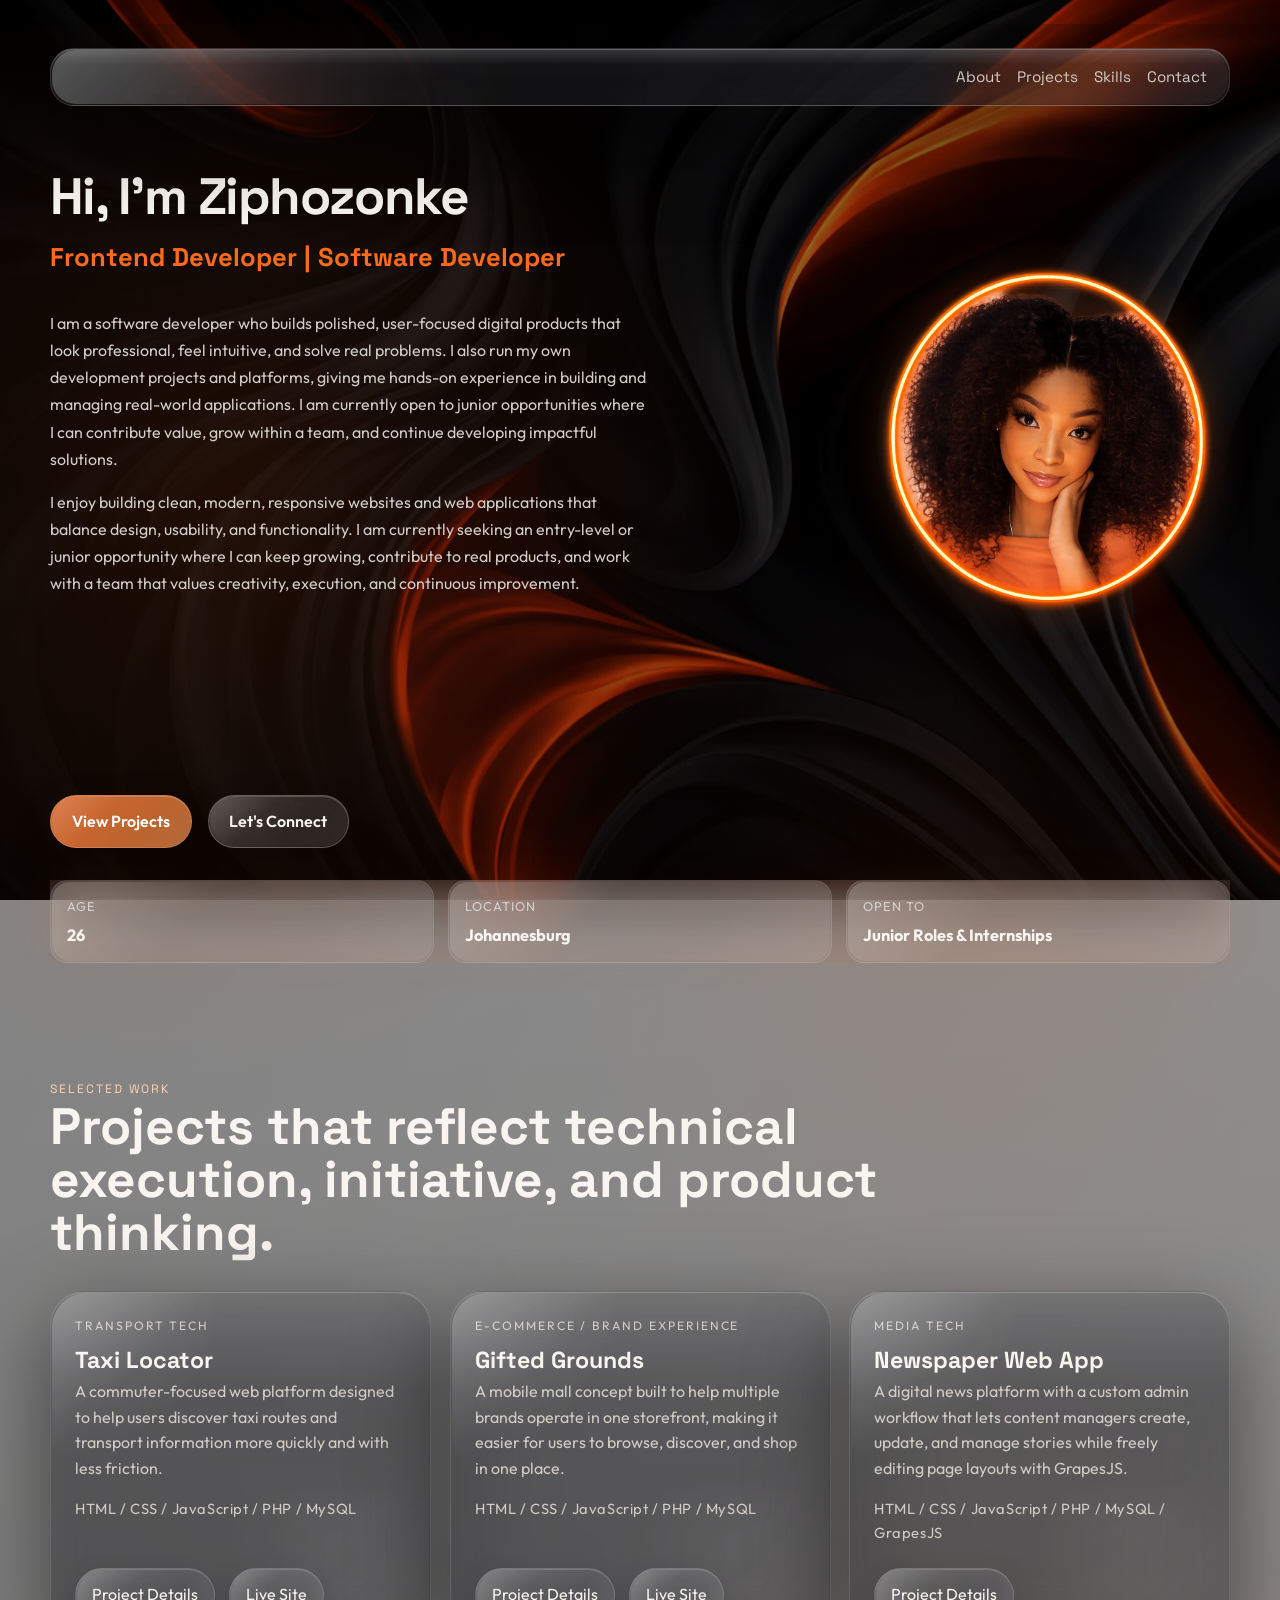
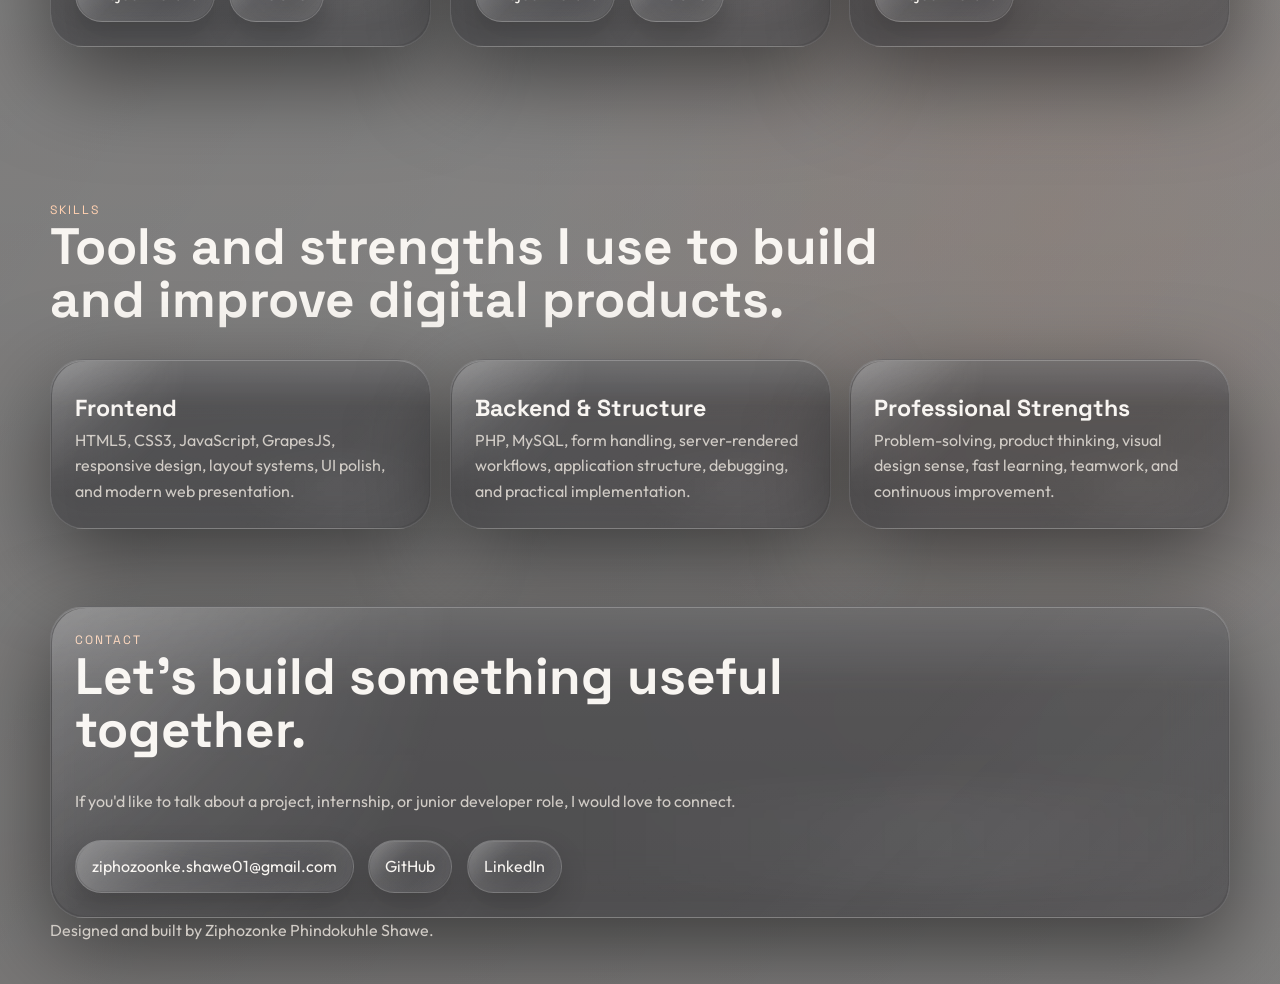
==== index.html @ eb1a7276 "Add files via upload" ====
<!DOCTYPE html>
<html lang="en">
<head>
  <meta charset="UTF-8" />
  <meta name="viewport" content="width=device-width, initial-scale=1.0" />
  <title>Ziphozonke | Software Developer Portfolio</title>
  <meta
    name="description"
    content="Portfolio for Ziphozonke, a Johannesburg-based software developer building polished, responsive digital products with HTML, CSS, JavaScript, and PHP."
  />

  <link rel="preconnect" href="https://fonts.googleapis.com" />
  <link rel="preconnect" href="https://fonts.gstatic.com" crossorigin />
  <link
    href="https://fonts.googleapis.com/css2?family=Outfit:wght@300;400;500;600;700&family=Space+Grotesk:wght@500;700&display=swap"
    rel="stylesheet"
  />

  <link rel="stylesheet" href="style.css" />
</head>
<body>
  <div class="liquid-scene" aria-hidden="true">
    <div class="liquid-backdrop"></div>
    <div class="liquid-grid"></div>
  </div>

  <main id="top">
    <section class="hero section">
      <header class="site-header glass-shell">
          <div class="brand">           </div>
        <nav class="site-nav" aria-label="Primary navigation">
          <a href="#about">About</a>
          <a href="#projects">Projects</a>
          <a href="#skills">Skills</a>
          <a href="#contact">Contact</a>
        </nav>
      </header>

     
        <div class="hero-copy">
 
          <h1>Hi, I'm Ziphozonke</h1>
          <p class="hero-role">Frontend Developer | Software Developer</p>

<div class="hero-intro-row">
  <div class="hero-text-stack">
<p class="hero-text hero-text-lead glass-copy">
  I am a software developer who builds polished, user-focused digital products that look professional, feel intuitive, and solve real problems. I also run my own development projects and platforms, giving me hands-on experience in building and managing real-world applications. I am currently open to junior opportunities where I can contribute value, grow within a team, and continue developing impactful solutions.
</p>
    <p class="hero-text glass-copy">
      I enjoy building clean, modern, responsive websites and web applications that balance design, usability, and functionality. I am currently seeking an entry-level or junior opportunity where I can keep growing, contribute to real products, and work with a team that values creativity, execution, and continuous improvement.
    </p>
  </div>

  <aside class="hero-visual">
    <img
      class="hero-portrait tilt"
      src="Zee'sPortrait.png"
      alt="Portrait of Ziphozonke"
    />
  </aside>
</div>


</div>
          <div class="hero-actions">
            <a class="button button-primary" href="#projects">View Projects</a>
            <a class="button button-secondary" href="#contact">Let's Connect</a>
          </div>

          <div class="hero-summary">
            <div class="summary-chip">
              <span>Age</span>
              <strong>26</strong>
            </div>
            <div class="summary-chip">
              <span>Location</span>
              <strong>Johannesburg</strong>
            </div>
            <div class="summary-chip">
              <span>Open To</span>
              <strong>Junior Roles & Internships</strong>
            </div>
          </div>
        </div>

    
            <!-- Replace this file name with your actual PNG file name -->
            
          </div>
        
      </div>
    </section>

   
    <section id="projects" class="section">
      <div class="section-heading reveal">
        <p class="eyebrow">Selected Work</p>
        <h2>Projects that reflect technical execution, initiative, and product thinking.</h2>
      </div>

      <div class="project-grid">
        <article class="project-card glass-shell reveal tilt">
          <div class="project-meta">
            <p class="project-tag">Transport Tech</p>
            <h3>Taxi Locator</h3>
          </div>

          <p>
            A commuter-focused web platform designed to help users discover taxi routes and transport information more quickly and with less friction.
          </p>

          <p class="tech-line">HTML / CSS / JavaScript / PHP / MySQL</p>

          <div class="project-links">
            <a href="taxilocator.html">Project Details</a>
            <a href="https://taxilocator.co.za" target="_blank" rel="noreferrer">Live Site</a>
          </div>
        </article>

        <article class="project-card glass-shell reveal tilt">
          <div class="project-meta">
            <p class="project-tag">E-commerce / Brand Experience</p>
            <h3>Gifted Grounds</h3>
          </div>

          <p>
            A mobile mall concept built to help multiple brands operate in one storefront, making it easier for users to browse, discover, and shop in one place.
          </p>

          <p class="tech-line">HTML / CSS / JavaScript / PHP / MySQL</p>

          <div class="project-links">
            <a href="giftedgrounds.html">Project Details</a>
            <a href="https://giftedgrounds.co.za" target="_blank" rel="noreferrer">Live Site</a>
          </div>
        </article>

        <article class="project-card glass-shell reveal tilt">
          <div class="project-meta">
            <p class="project-tag">Media Tech</p>
            <h3>Newspaper Web App</h3>
          </div>

          <p>
            A digital news platform with a custom admin workflow that lets content managers create, update, and manage stories while freely editing page layouts with GrapesJS.
          </p>

          <p class="tech-line">HTML / CSS / JavaScript / PHP / MySQL / GrapesJS</p>

          <div class="project-links">
            <a href="newspaper.html">Project Details</a>
          </div>
        </article>
      </div>
    </section>

    <section id="skills" class="section reveal">
      <div class="section-heading">
        <p class="eyebrow">Skills</p>
        <h2>Tools and strengths I use to build and improve digital products.</h2>
      </div>

      <div class="skills-grid">
        <div class="skill-panel glass-shell tilt">
          <h3>Frontend</h3>
          <p>HTML5, CSS3, JavaScript, GrapesJS, responsive design, layout systems, UI polish, and modern web presentation.</p>
        </div>

        <div class="skill-panel glass-shell tilt">
          <h3>Backend & Structure</h3>
          <p>PHP, MySQL, form handling, server-rendered workflows, application structure, debugging, and practical implementation.</p>
        </div>

        <div class="skill-panel glass-shell tilt">
          <h3>Professional Strengths</h3>
          <p>Problem-solving, product thinking, visual design sense, fast learning, teamwork, and continuous improvement.</p>
        </div>
      </div>
    </section>

    <section id="contact" class="section contact-section glass-shell reveal">
      <div class="section-heading">
        <p class="eyebrow">Contact</p>
        <h2>Let's build something useful together.</h2>
      </div>

      <p class="contact-copy">
        If you'd like to talk about a project, internship, or junior developer role, I would love to connect. 
      </p>
</br>

      <div class="contact-links">
        <a class="contact-chip tilt" href="mailto:ziphozonke.shawe01@gmail.com">ziphozoonke.shawe01@gmail.com</a>
        <a class="contact-chip tilt" href="https://github.com/Zeephow" target="_blank" rel="noreferrer">GitHub</a>
        <a class="contact-chip tilt" href="https://www.linkedin.com/in/ZiphozonkeShawe" target="_blank" rel="noreferrer">LinkedIn</a>
      </div>
    </section>
  </main>

  <footer class="site-footer">
    <p>Designed and built by Ziphozonke Phindokuhle Shawe.</p>
  </footer>

  <script src="script.js"></script>
</body>
</html>
---- style.css ----
:root {
  --bg: #040404;
  --bg-2: #130702;
  --bg-soft: rgba(7, 7, 10, 0.9);
  --panel: rgba(18, 18, 22, 0.46);
  --panel-strong: rgba(12, 12, 16, 0.64);
  --text: #f8f5f1;
  --muted: #d0cbc5;
  --line: rgba(255, 255, 255, 0.14);
  --line-strong: rgba(255, 255, 255, 0.24);
  --glass-highlight: rgba(255, 255, 255, 0.18);
  --glass-sheen: rgba(255, 255, 255, 0.07);
  --accent: #ff6a1c;
  --accent-2: #ff8b3d;
  --accent-3: #ffd3a8;
  --shadow: 0 30px 90px rgba(0, 0, 0, 0.52);
  --radius-xl: 34px;
  --radius-lg: 26px;
  --radius-md: 18px;
  --max-width: 1180px;
}

* {
  box-sizing: border-box;
  margin: 0;
  padding: 0;
}

html {
  scroll-behavior: smooth;
}

body {
  min-height: 100vh;
  font-family: "Outfit", sans-serif;
  color: var(--text);
  background:
    linear-gradient(160deg, rgba(0, 0, 0, 0.28), rgba(11, 5, 2, 0.34)),
    url("portfolio-bg-rotated.png") center / cover fixed no-repeat;
  line-height: 1.6;
  overflow-x: hidden;
  perspective: 1200px;
}

body::before {
  content: "";
  position: fixed;
  inset: 0;
  background:
    linear-gradient(180deg, rgba(0, 0, 0, 0.08), rgba(0, 0, 0, 0.24)),
    radial-gradient(circle at 20% 18%, rgba(255, 102, 28, 0.08), transparent 24%),
    radial-gradient(circle at 82% 70%, rgba(255, 85, 0, 0.06), transparent 26%);
  opacity: 1;
  pointer-events: none;
  z-index: 0;
}

a {
  color: inherit;
  text-decoration: none;
}

img,
video {
  display: block;
  max-width: 100%;
}

.liquid-scene,
.liquid-backdrop,
.liquid-grid,
.liquid-artwork,
.liquid-blob,
.liquid-ring,
.liquid-haze {
  position: fixed;
  inset: 0;
  pointer-events: none;
}

.liquid-scene {
  z-index: 0;
  overflow: hidden;
}

.liquid-backdrop {
  background:
    linear-gradient(120deg, rgba(0, 0, 0, 0.18), rgba(0, 0, 0, 0.02)),
    radial-gradient(circle at 16% 20%, rgba(255, 112, 36, 0.08), transparent 24%),
    radial-gradient(circle at 76% 36%, rgba(255, 90, 0, 0.06), transparent 22%);
}

.liquid-grid {
  background:
    linear-gradient(rgba(255, 255, 255, 0.03) 1px, transparent 1px),
    linear-gradient(90deg, rgba(255, 255, 255, 0.03) 1px, transparent 1px);
  background-size: 120px 120px;
  opacity: 0.12;
  mask-image: linear-gradient(180deg, rgba(0, 0, 0, 0.75), transparent 85%);
}

.site-header,
.section,
.site-footer,
.project-hero,
.project-layout {
  position: relative;
  z-index: 1;
}

.glass-shell,
.glass-panel,
.project-layout .project-card {
  position: relative;
  overflow: hidden;
  background:
    linear-gradient(180deg, rgba(255, 255, 255, 0.18), rgba(255, 255, 255, 0.04) 28%, rgba(255, 255, 255, 0.02)),
    var(--panel);
  border: 1px solid var(--line);
  box-shadow:
    var(--shadow),
    inset 0 1px 0 rgba(255, 255, 255, 0.22),
    inset 0 -18px 28px rgba(255, 255, 255, 0.02),
    inset 18px 18px 38px rgba(255, 255, 255, 0.02);
  backdrop-filter: blur(26px) saturate(1.15);
  -webkit-backdrop-filter: blur(26px) saturate(1.15);
}

.glass-shell::before,
.glass-panel::before,
.project-layout .project-card::before {
  content: "";
  position: absolute;
  inset: 1px;
  border-radius: inherit;
  background:
    linear-gradient(135deg, rgba(255, 255, 255, 0.2), transparent 22%, transparent 62%, rgba(255, 255, 255, 0.06)),
    radial-gradient(circle at top left, rgba(255, 255, 255, 0.18), transparent 34%);
  opacity: 0.8;
  pointer-events: none;
}

.glass-shell::after,
.glass-panel::after,
.project-layout .project-card::after {
  content: "";
  position: absolute;
  inset: auto -8% 8% 42%;
  height: 34%;
  border-radius: 999px;
  background: linear-gradient(90deg, transparent, rgba(255, 255, 255, 0.1), transparent);
  filter: blur(18px);
  opacity: 0.45;
  pointer-events: none;
}

.brand,
.site-nav a,
.eyebrow,
h1,
h2,
h3 {
  font-family: "Space Grotesk", sans-serif;
}

.brand {
  font-size: 1rem;
  font-weight: 700;
  letter-spacing: 0.08em;
  text-transform: uppercase;
}

.site-nav {
  display: flex;
  gap: 1rem;
  flex-wrap: wrap;
margin`-left: auto;
}

.site-nav a {
  color: var(--muted);
  font-size: 0.95rem;
  transition: transform 180ms ease, color 180ms ease;
}

.site-nav a:hover {
  color: var(--text);
  transform: translateY(-2px);
}

main,
.site-footer {
  width: min(calc(100% - 2rem), var(--max-width));
  margin: 0 auto;
}

.section {
  padding: 4.8rem 0;
}

/* HERO */
.hero {
  min-height: auto;
  display: block;
  padding: 1.5rem 0 2.5rem;
  margin-top: 1.5rem;
}

.site-header {
  width: 100%;
  margin: 0 0 1.5rem;
  padding: 1rem 1.4rem;
  display: flex;
  justify-content: space-between;
  align-items: center;
  gap: 1rem;
  border-radius: 24px;
}

.hero-card {
  display: grid;
  grid-template-columns: 1.2fr 0.9fr;
  gap: 2rem;
  align-items: center;
  padding: 2rem;
  border-radius: 34px;
}

.eyebrow,
.card-label,
.project-tag {
  color: #ffd0b0;
  text-transform: uppercase;
  letter-spacing: 0.16em;
  font-size: 0.76rem;
}

h1 {
  max-width: none;
  font-size: clamp(2.2rem, 4vw, 4rem);
  line-height: 1.05;
  letter-spacing: -0.03em;
}

.hero-role {
  margin-top: 0.8rem;
  color: var(--accent);
  font-family: "Space Grotesk", sans-serif;
  font-size: clamp(1.2rem, 2vw, 2rem);
  font-weight: 700;
}

h2 {
  font-size: clamp(2rem, 4vw, 3.4rem);
  line-height: 1.04;
}

.hero-copy {
 margin-top: 4rem;
  display: flex;
  flex-direction: column;
  justify-content: center;
}

.hero-text,
.about-grid p,
.project-card p,
.skill-panel p,
.contact-copy,
.subtitle,
.project-layout ul {
  color: var(--muted);
}

.hero-text {
  max-width: 82ch;
  font-size: 1rem;
  margin-top: 1rem;
}

.hero-text-lead,
.about-grid p,
.project-card p,
.skill-panel p,
.contact-copy,
.subtitle,
.project-layout ul {
  color: var(--muted);
}

.hero-text-lead {
  max-width: 82ch;
  font-size: 1rem;
  margin-top: 1rem;
}


.hero-actions {
  display: flex;
  gap: 1rem;
  margin-top: 2rem;
  flex-wrap: wrap;
}

.button {
  position: relative;
  overflow: hidden;
  display: inline-flex;
  align-items: center;
  justify-content: center;
  min-height: 3.2rem;
  padding: 0.82rem 1.3rem;
  border-radius: 999px;
  border: 1px solid rgba(255, 255, 255, 0.16);
  font-weight: 600;
  box-shadow:
    inset 0 1px 0 rgba(255, 255, 255, 0.18),
    0 16px 40px rgba(0, 0, 0, 0.2);
  backdrop-filter: blur(18px) saturate(1.15);
  -webkit-backdrop-filter: blur(18px) saturate(1.15);
  transition: transform 180ms ease, background 180ms ease, border-color 180ms ease, box-shadow 180ms ease;
}

.button::before,
.project-links a::before,
.contact-chip::before,
.summary-chip::before {
  content: "";
  position: absolute;
  inset: 1px;
  border-radius: inherit;
  background: linear-gradient(135deg, rgba(255, 255, 255, 0.18), transparent 38%, transparent 64%, rgba(255, 255, 255, 0.06));
  pointer-events: none;
}

.button:hover,
.project-links a:hover,
.contact-chip:hover {
  transform: translateY(-2px);
  box-shadow:
    inset 0 1px 0 rgba(255, 255, 255, 0.24),
    0 22px 44px rgba(0, 0, 0, 0.26);
}

.button-primary {
  background:
    linear-gradient(135deg, rgba(255, 255, 255, 0.1), rgba(255, 255, 255, 0.03)),
    linear-gradient(135deg, rgba(255, 106, 28, 0.8), rgba(255, 139, 61, 0.66));
  color: white;
}

.button-secondary {
  border-color: var(--line-strong);
  background:
    linear-gradient(135deg, rgba(255, 255, 255, 0.14), rgba(255, 255, 255, 0.03)),
    rgba(255, 255, 255, 0.05);
}

.hero-summary {
  margin-top: 2rem;
  display: grid;
  grid-template-columns: repeat(3, minmax(0, 1fr));
  gap: 0.9rem;
 filter: drop-shadow(0 0 22px rgba(255, 106, 28, 0.24));
}

.summary-chip {
  position: relative;
  padding: 0.9rem 1rem;
  border-radius: var(--radius-md);
  background:
    linear-gradient(180deg, rgba(255, 255, 255, 0.12), rgba(255, 255, 255, 0.02)),
    rgba(255, 255, 255, 0.03);
  border: 1px solid rgba(255, 255, 255, 0.09);
  backdrop-filter: blur(20px);
  -webkit-backdrop-filter: blur(20px);
}

.summary-chip span {
  display: block;
  color: var(--muted);
  font-size: 0.8rem;
  text-transform: uppercase;
  letter-spacing: 0.08em;
}

.summary-chip strong {
  display: block;
  margin-top: 0.35rem;
  font-size: 1.02rem;
}


.hero-visual {
  flex-shrink: 0;
  float: right;
  margin-left: 1rem;
  margin-top: -40px;
  

}

.hero-portrait {
  width: 370px;
  max-width: 370px;
margin-top: -350px;
  height: auto;
  object-fit: contain;
  background: transparent;
  filter: drop-shadow(0 0 22px rgba(255, 106, 28, 0.24));

  transform: translateY(-30px);
}

.hero-text {
  max-width: 600px;
  line-height: 1.7;
}

.hero-text-lead {
margin-top: 2rem;
  max-width: 600px;
  line-height: 1.7;
}
/* SECTIONS */
.about-intro {
  display: grid;
  gap: 1rem;
}

.about-details {
  display: grid;
  gap: 1rem;
}

.fact-item {
  position: relative;
  padding: 1rem 1.1rem;
  border-radius: var(--radius-md);
  background:
    linear-gradient(180deg, rgba(255, 255, 255, 0.12), rgba(255, 255, 255, 0.03)),
    rgba(255, 255, 255, 0.04);
  border: 1px solid rgba(255, 255, 255, 0.1);
}

.fact-item span {
  display: block;
  color: #ffd0b0;
  font-size: 0.78rem;
  letter-spacing: 0.14em;
  text-transform: uppercase;
}

.fact-item strong {
  display: block;
  margin-top: 0.45rem;
  font-size: 1rem;
  line-height: 1.5;
}

.section-heading {
  max-width: 54rem;
  margin-bottom: 2rem;
}

.about-grid,
.skills-grid,
.project-grid {
  display: grid;
  gap: 1.2rem;
}

.about-grid {
  grid-template-columns: repeat(2, minmax(0, 1fr));
}

.project-grid {
  grid-template-columns: repeat(3, minmax(0, 1fr));
}

.skills-grid {
  grid-template-columns: repeat(3, minmax(0, 1fr));
}

.glass-panel,
.project-card,
.skill-panel,
.contact-section,
.project-layout .project-card {
  padding: 1.5rem;
  border-radius: var(--radius-xl);
}

.project-grid .project-card {
  display: flex;
  flex-direction: column;
}

.project-meta h3,
.skill-panel h3,
.project-layout h2 {
  font-size: 1.45rem;
  margin-top: 0.4rem;
}

.tech-line {
  color: #fff0e5;
  margin-top: 1rem;
  font-size: 0.92rem;
  letter-spacing: 0.04em;
}

.project-links,
.contact-links {
  display: flex;
  gap: 0.9rem;
  flex-wrap: wrap;
}

.project-links {
  margin-top: auto;
  padding-top: 1.5rem;
}

.project-links a,
.contact-chip {
  position: relative;
  overflow: hidden;
  padding: 0.8rem 1rem;
  border-radius: 999px;
  background:
    linear-gradient(135deg, rgba(255, 255, 255, 0.16), rgba(255, 255, 255, 0.03)),
    rgba(255, 255, 255, 0.05);
  border: 1px solid rgba(255, 255, 255, 0.14);
  box-shadow:
    inset 0 1px 0 rgba(255, 255, 255, 0.16),
    0 12px 28px rgba(0, 0, 0, 0.18);
  backdrop-filter: blur(18px) saturate(1.12);
  -webkit-backdrop-filter: blur(18px) saturate(1.12);
  transition: transform 180ms ease, background 180ms ease, box-shadow 180ms ease;
}

.tilt {
  will-change: transform, box-shadow;
  transition: transform 160ms ease, box-shadow 180ms ease;
}

.tilt:hover {
  box-shadow:
    0 24px 60px rgba(0, 0, 0, 0.36),
    0 0 0 1px rgba(255, 255, 255, 0.06),
    0 14px 34px rgba(255, 106, 28, 0.16);
}

.site-footer {
  padding: 0 0 2.5rem;
  color: var(--muted);
}

.project-card,
.skill-panel,
.contact-section,
.glass-panel,
.hero-summary {
  backdrop-filter: blur(28px) saturate(1.2);
  -webkit-backdrop-filter: blur(28px) saturate(1.2);
}

.reveal {
  opacity: 0;
  transform: translateY(24px);
  transition: opacity 600ms ease, transform 600ms ease;
}

.reveal.is-visible {
  opacity: 1;
  transform: translateY(0);
}

/* PROJECT PAGE SUPPORT */
.project-page {
  min-height: 100vh;
}

.project-hero {
  width: min(calc(100% - 2rem), 980px);
  margin: 0 auto;
  padding: 5rem 0 2rem;
}

.project-hero h1 {
  max-width: none;
  font-size: clamp(2.4rem, 5vw, 4.6rem);
}

.subtitle {
  max-width: 45rem;
  margin-top: 1rem;
  font-size: 1.05rem;
}

.project-layout {
  width: min(calc(100% - 2rem), 980px);
  margin: 0 auto;
  padding: 0 0 4rem;
  display: grid;
  grid-template-columns: repeat(2, minmax(0, 1fr));
  gap: 1.5rem;
}

.project-layout .intro,
.project-layout .video-card {
  grid-column: 1 / -1;
}

.project-layout ul {
  padding-left: 1.1rem;
}

.project-layout a {
  color: #d9c8ff;
}

video {
  border-radius: var(--radius-md);
  overflow: hidden;
  background: rgba(255, 255, 255, 0.06);
  box-shadow: 0 18px 48px rgba(0, 0, 0, 0.35);
}

/* RESPONSIVE */
@media (max-width: 960px) {
  .hero-card,
  .about-grid,
  .project-grid,
  .skills-grid,
  .project-layout {
    grid-template-columns: 1fr;
  }

  .site-header {
    align-items: flex-start;
    flex-direction: column;
  }

  .hero-summary {
    grid-template-columns: 1fr;
  }

  .hero-visual {
    order: -1;
  }

  .hero-portrait {
    width: min(100%, 280px);
  }
}

@media (max-width: 640px) {
  .section {
    padding: 4rem 0;
  }

  .hero {
    padding-top: 2rem;
  }

  .hero-card {
    padding: 1.3rem;
  }

  .hero-actions,
  .project-links,
  .contact-links {
    flex-direction: column;
  }

  .button,
  .project-links a,
  .contact-chip {
    width: 100%;
  }

  .hero-portrait {
    width: min(100%, 240px);
  }

  .liquid-grid {
    background-size: 72px 72px;
    opacity: 0.1;
  }
}
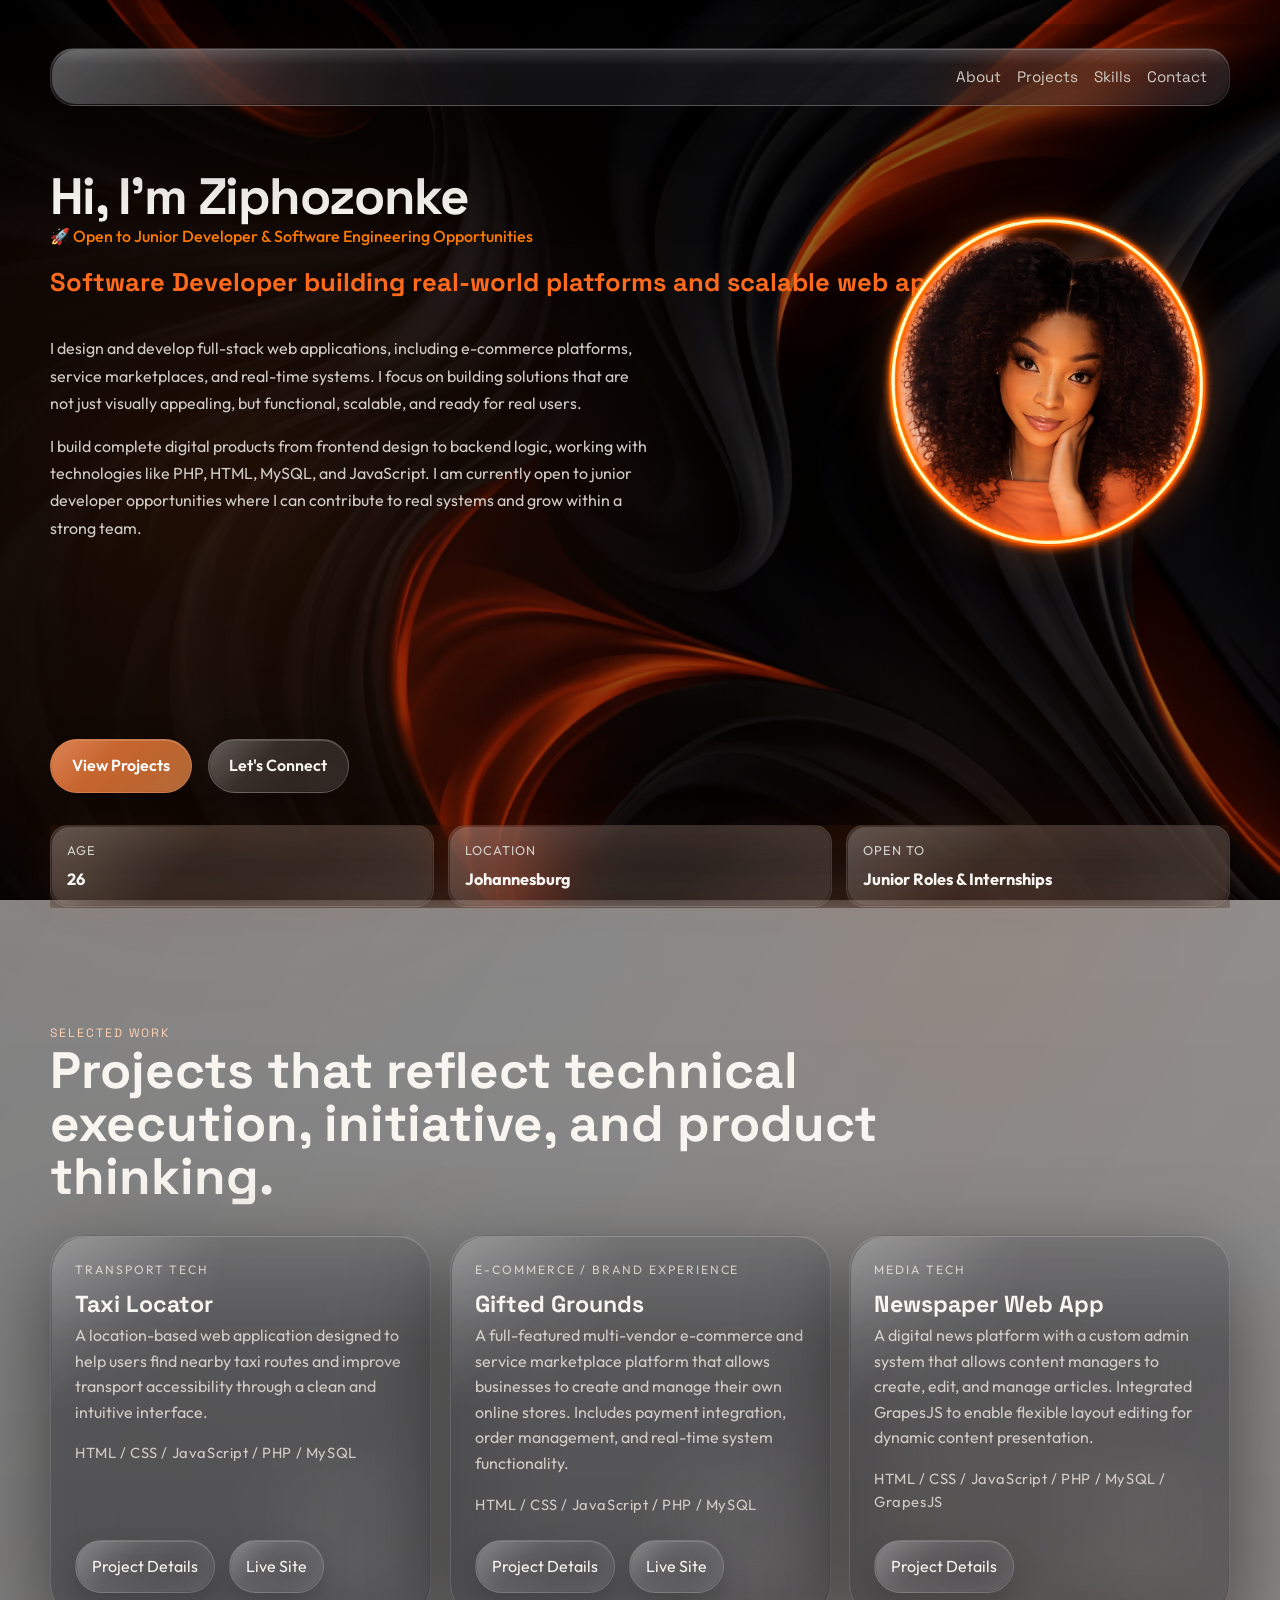
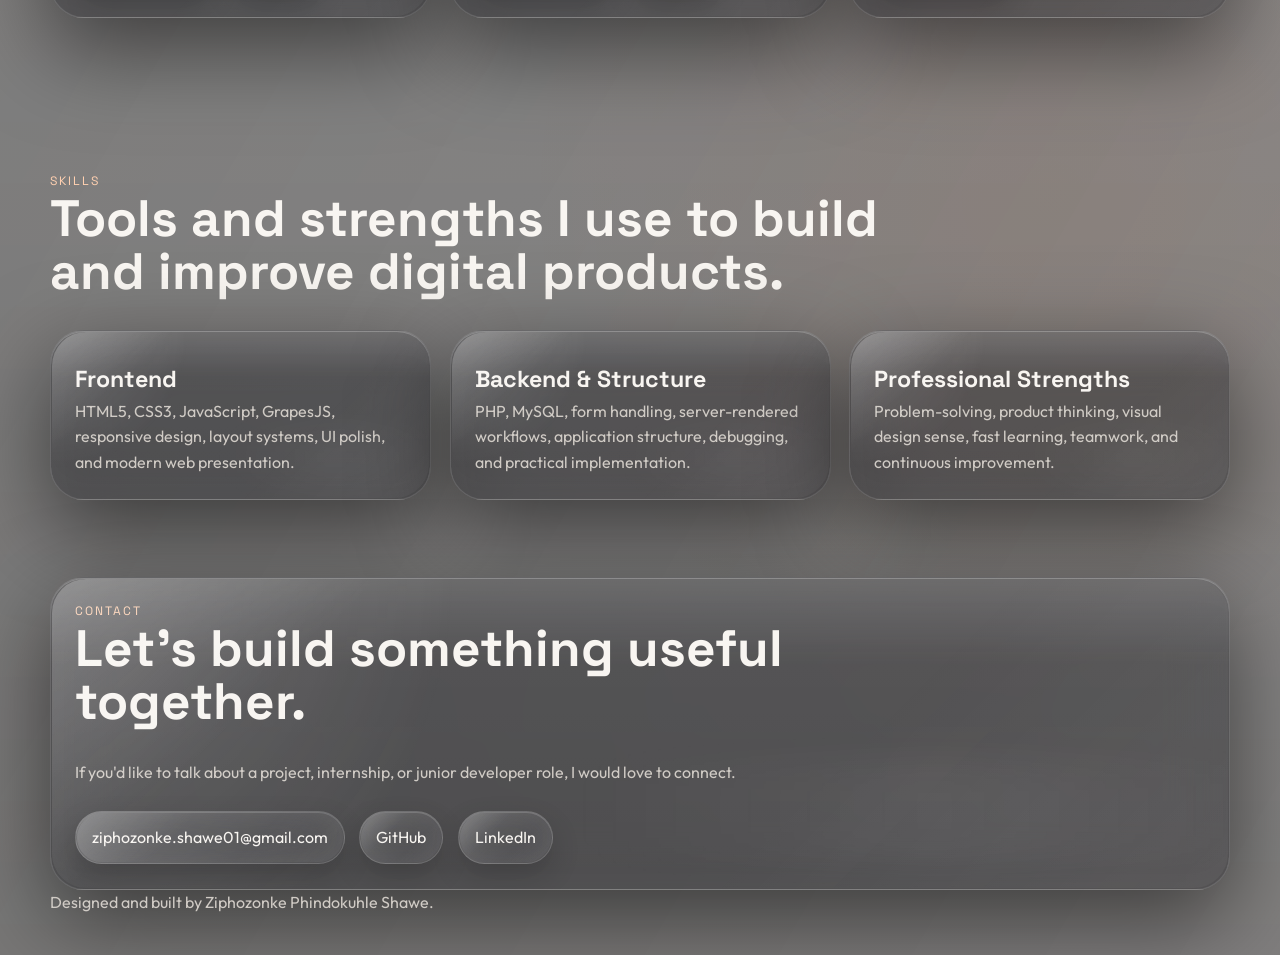
==== commit cc35375b: "Revise project descriptions and personal introduction Updated various sections to enhance clarity an" ====
--- a/index.html
+++ b/index.html
@@ -40,16 +40,19 @@
         <div class="hero-copy">
  
           <h1>Hi, I'm Ziphozonke</h1>
-          <p class="hero-role">Frontend Developer | Software Developer</p>
+          <p style="color: #ff7a00; font-weight: 500;">
+  🚀 Open to Junior Developer & Software Engineering Opportunities
+</p>
+          <p class="hero-role">Software Developer building real-world platforms and scalable web applications</p>
 
 <div class="hero-intro-row">
   <div class="hero-text-stack">
 <p class="hero-text hero-text-lead glass-copy">
-  I am a software developer who builds polished, user-focused digital products that look professional, feel intuitive, and solve real problems. I also run my own development projects and platforms, giving me hands-on experience in building and managing real-world applications. I am currently open to junior opportunities where I can contribute value, grow within a team, and continue developing impactful solutions.
+  I design and develop full-stack web applications, including e-commerce platforms, service marketplaces, and real-time systems. I focus on building solutions that are not just visually appealing, but functional, scalable, and ready for real users.
 </p>
     <p class="hero-text glass-copy">
-      I enjoy building clean, modern, responsive websites and web applications that balance design, usability, and functionality. I am currently seeking an entry-level or junior opportunity where I can keep growing, contribute to real products, and work with a team that values creativity, execution, and continuous improvement.
-    </p>
+  I build complete digital products from frontend design to backend logic, working with technologies like PHP, HTML, MySQL, and JavaScript. I am currently open to junior developer opportunities where I can contribute to real systems and grow within a strong team.
+</p>
   </div>
 
   <aside class="hero-visual">
@@ -106,9 +109,9 @@
             <h3>Taxi Locator</h3>
           </div>
 
-          <p>
-            A commuter-focused web platform designed to help users discover taxi routes and transport information more quickly and with less friction.
-          </p>
+         <p>
+  A location-based web application designed to help users find nearby taxi routes and improve transport accessibility through a clean and intuitive interface.
+</p>
 
           <p class="tech-line">HTML / CSS / JavaScript / PHP / MySQL</p>
 
@@ -124,9 +127,9 @@
             <h3>Gifted Grounds</h3>
           </div>
 
-          <p>
-            A mobile mall concept built to help multiple brands operate in one storefront, making it easier for users to browse, discover, and shop in one place.
-          </p>
+        <p>
+  A full-featured multi-vendor e-commerce and service marketplace platform that allows businesses to create and manage their own online stores. Includes payment integration, order management, and real-time system functionality.
+</p>
 
           <p class="tech-line">HTML / CSS / JavaScript / PHP / MySQL</p>
 
@@ -142,9 +145,9 @@
             <h3>Newspaper Web App</h3>
           </div>
 
-          <p>
-            A digital news platform with a custom admin workflow that lets content managers create, update, and manage stories while freely editing page layouts with GrapesJS.
-          </p>
+         <p>
+  A digital news platform with a custom admin system that allows content managers to create, edit, and manage articles. Integrated GrapesJS to enable flexible layout editing for dynamic content presentation.
+</p>
 
           <p class="tech-line">HTML / CSS / JavaScript / PHP / MySQL / GrapesJS</p>
 
@@ -191,7 +194,7 @@
 </br>
 
       <div class="contact-links">
-        <a class="contact-chip tilt" href="mailto:ziphozonke.shawe01@gmail.com">ziphozoonke.shawe01@gmail.com</a>
+        <a class="contact-chip tilt" href="mailto:ziphozonke.shawe01@gmail.com">ziphozonke.shawe01@gmail.com</a>
         <a class="contact-chip tilt" href="https://github.com/Zeephow" target="_blank" rel="noreferrer">GitHub</a>
         <a class="contact-chip tilt" href="https://www.linkedin.com/in/ZiphozonkeShawe" target="_blank" rel="noreferrer">LinkedIn</a>
       </div>
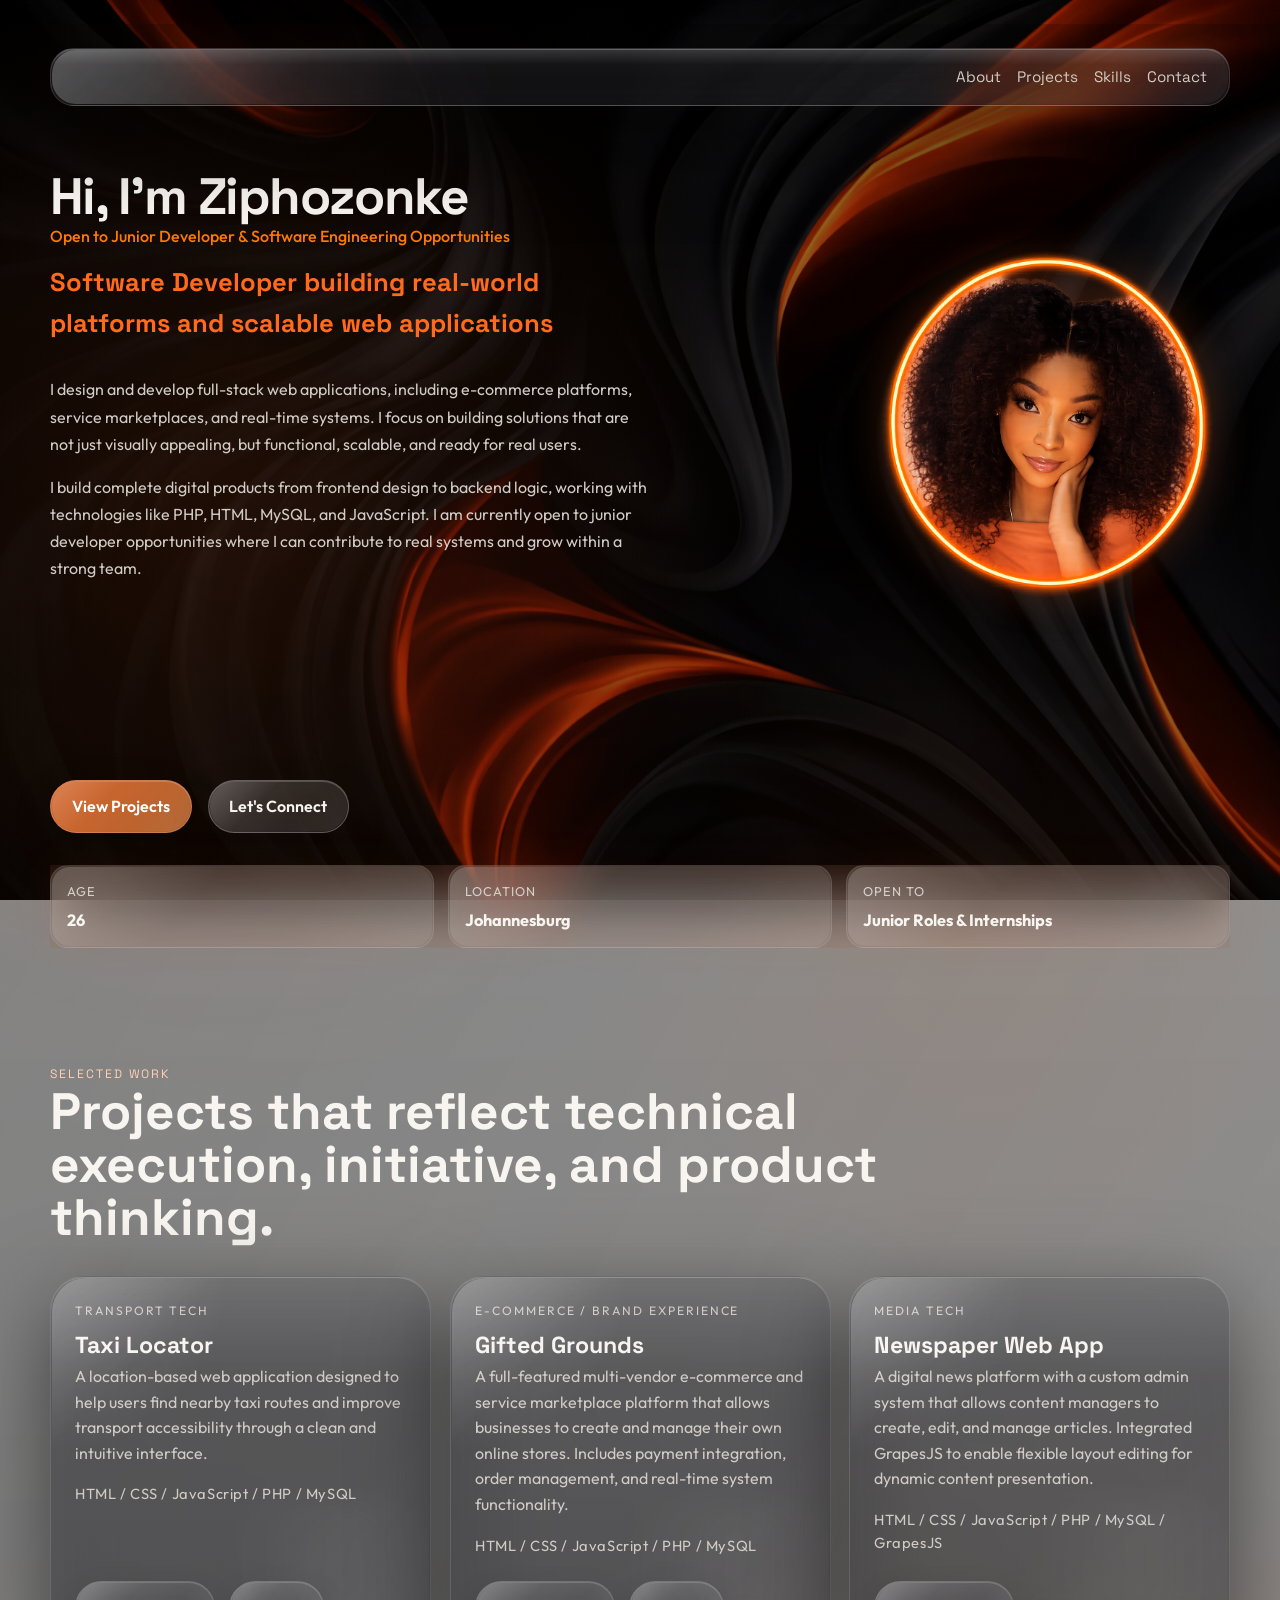
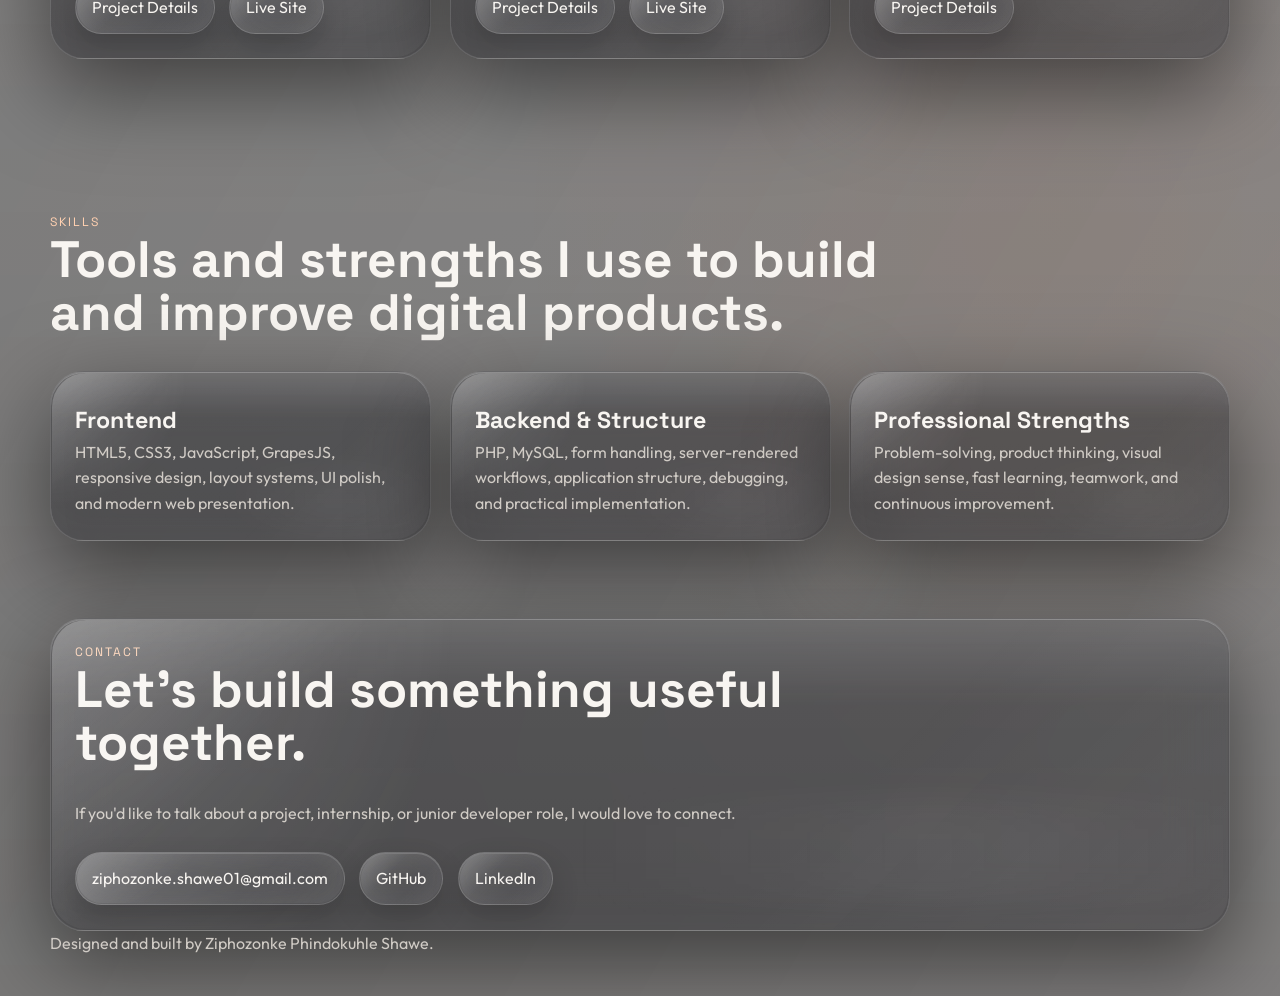
==== commit c5aee0a2: "Update index.html" ====
--- a/index.html
+++ b/index.html
@@ -41,9 +41,9 @@
  
           <h1>Hi, I'm Ziphozonke</h1>
           <p style="color: #ff7a00; font-weight: 500;">
-  🚀 Open to Junior Developer & Software Engineering Opportunities
-</p>
-          <p class="hero-role">Software Developer building real-world platforms and scalable web applications</p>
+   Open to Junior Developer & Software Engineering Opportunities
+</p>
+          <p class="hero-role">Software Developer building real-world <br/> platforms and scalable web applications</p>
 
 <div class="hero-intro-row">
   <div class="hero-text-stack">
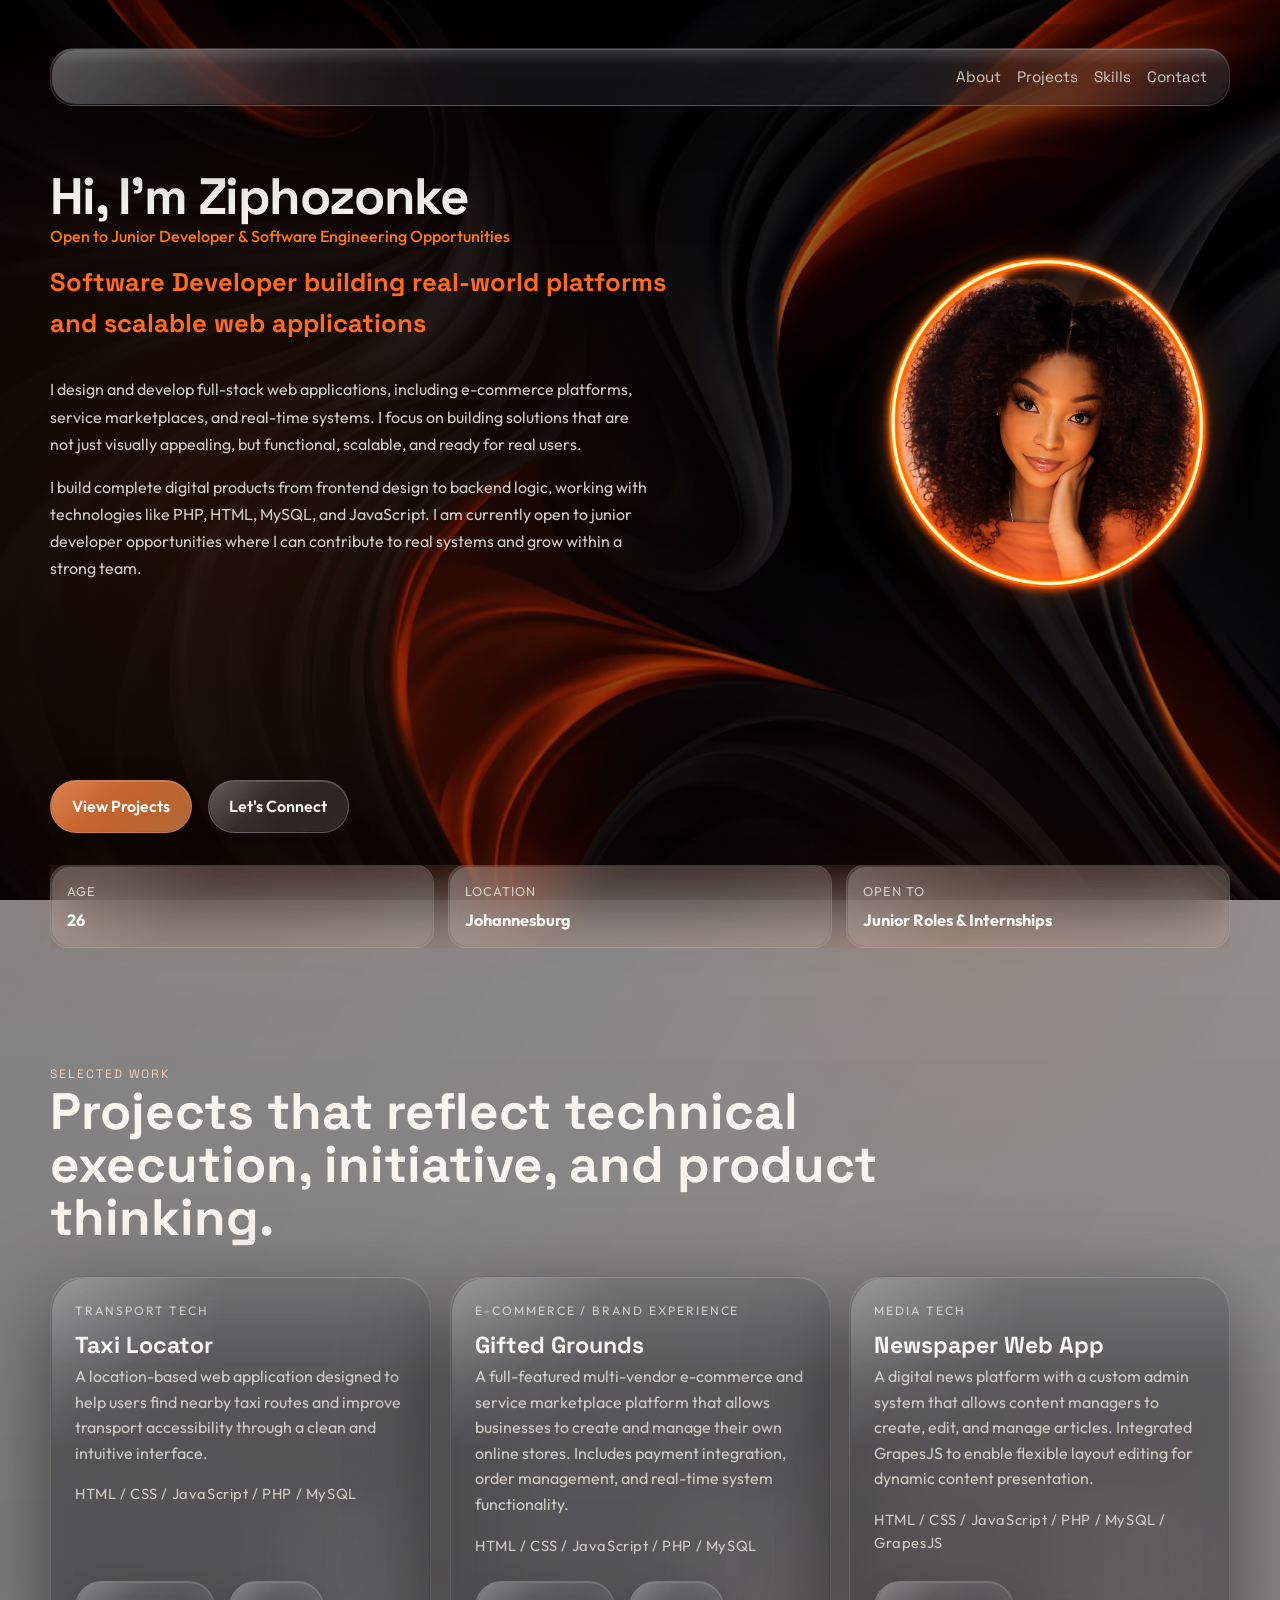
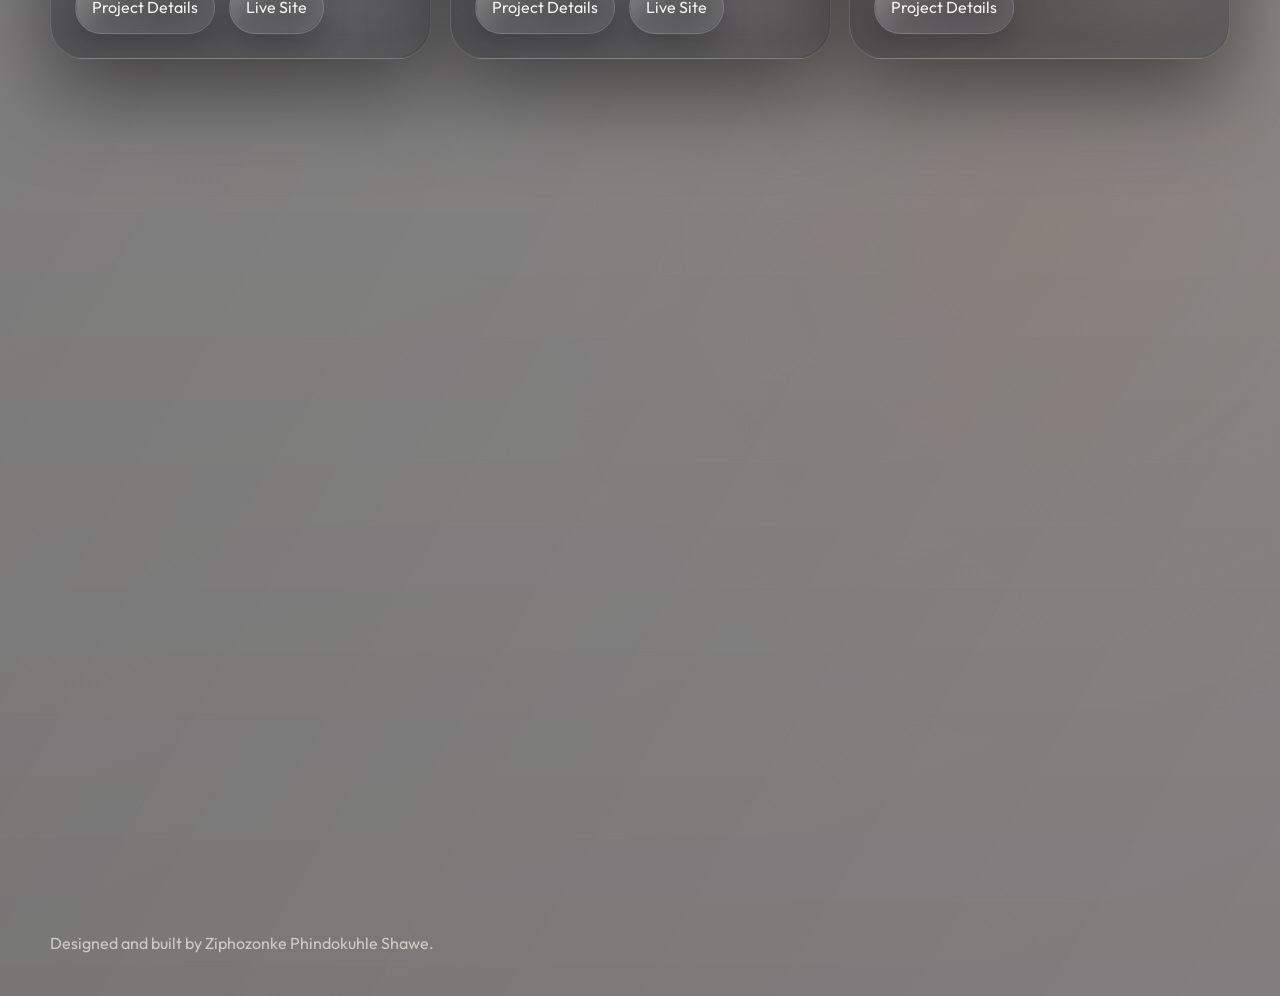
==== commit f0ed0d4b: "Update index.html" ====
--- a/index.html
+++ b/index.html
@@ -43,7 +43,7 @@
           <p style="color: #ff7a00; font-weight: 500;">
    Open to Junior Developer & Software Engineering Opportunities
 </p>
-          <p class="hero-role">Software Developer building real-world <br/> platforms and scalable web applications</p>
+          <p class="hero-role">Software Developer building real-world platforms <br/>  and scalable web applications</p>
 
 <div class="hero-intro-row">
   <div class="hero-text-stack">
@@ -86,13 +86,6 @@
             </div>
           </div>
         </div>
-
-    
-            <!-- Replace this file name with your actual PNG file name -->
-            
-          </div>
-        
-      </div>
     </section>
 
    
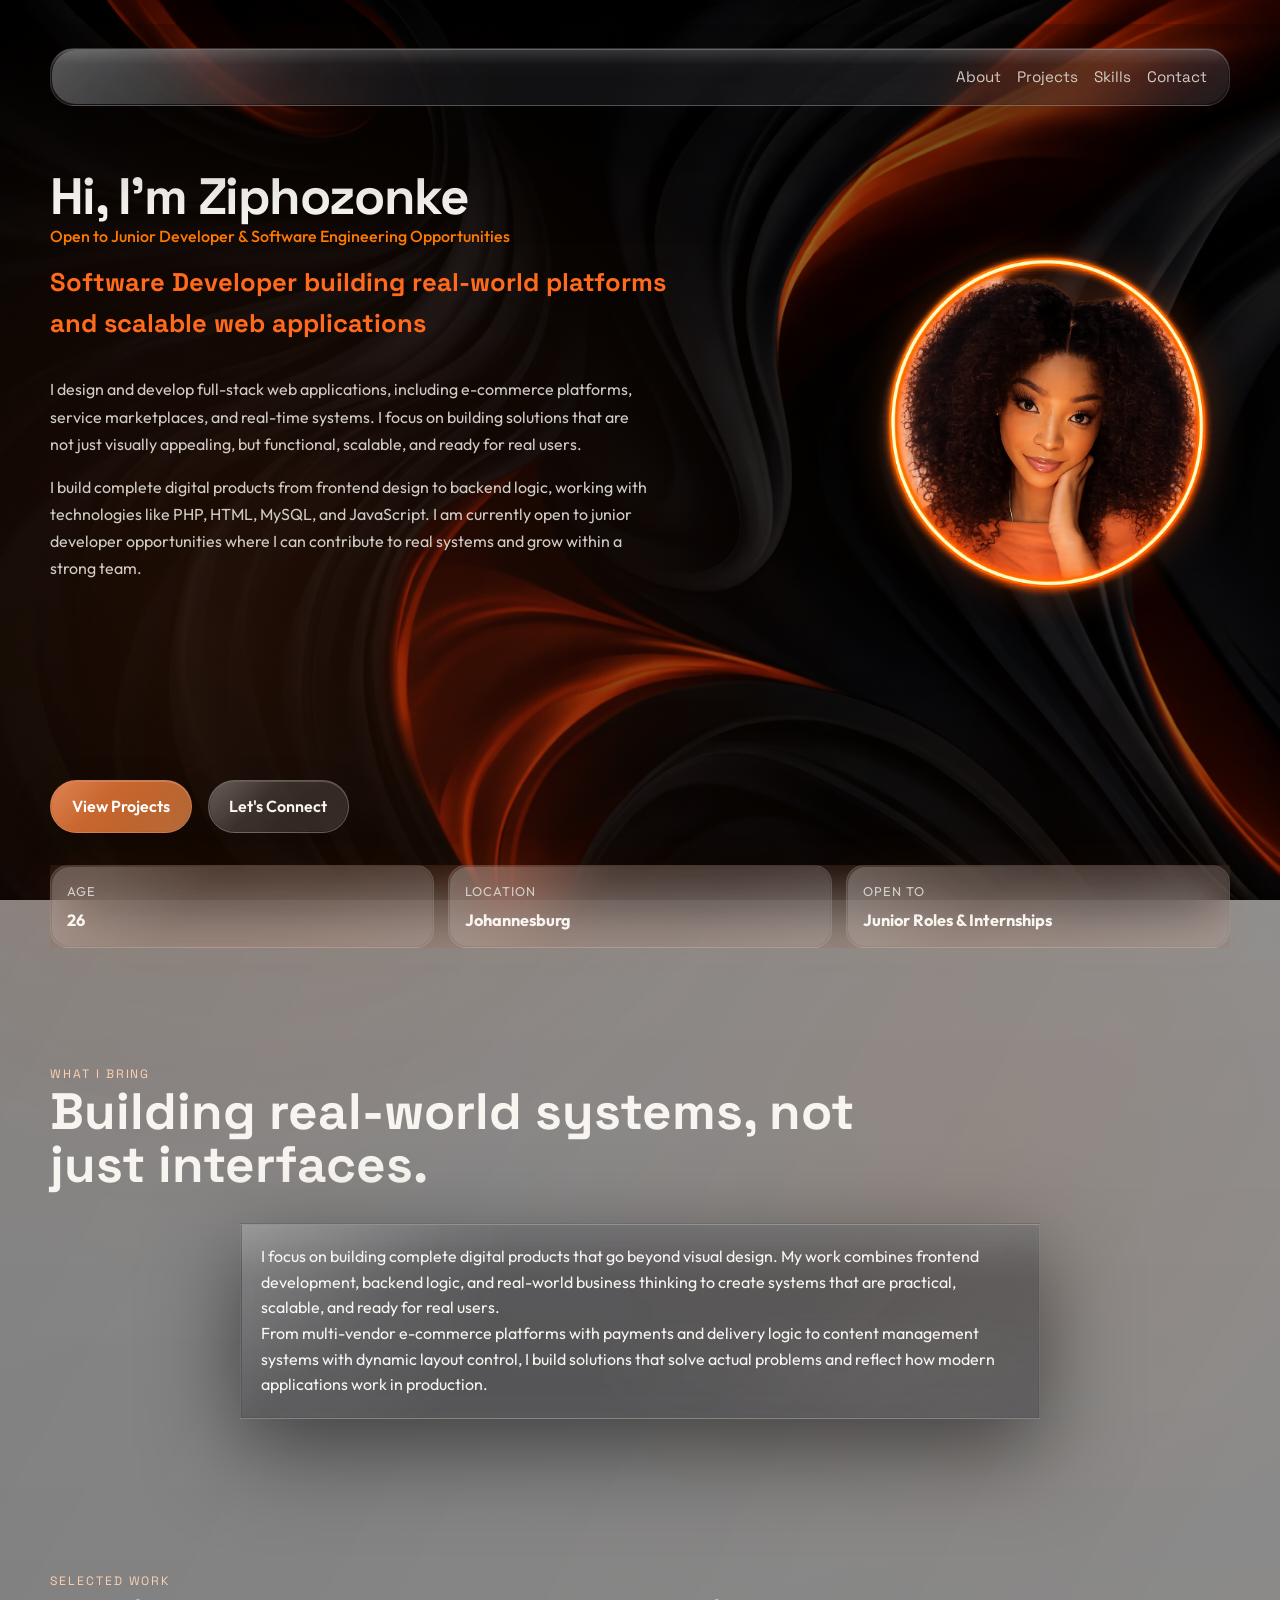
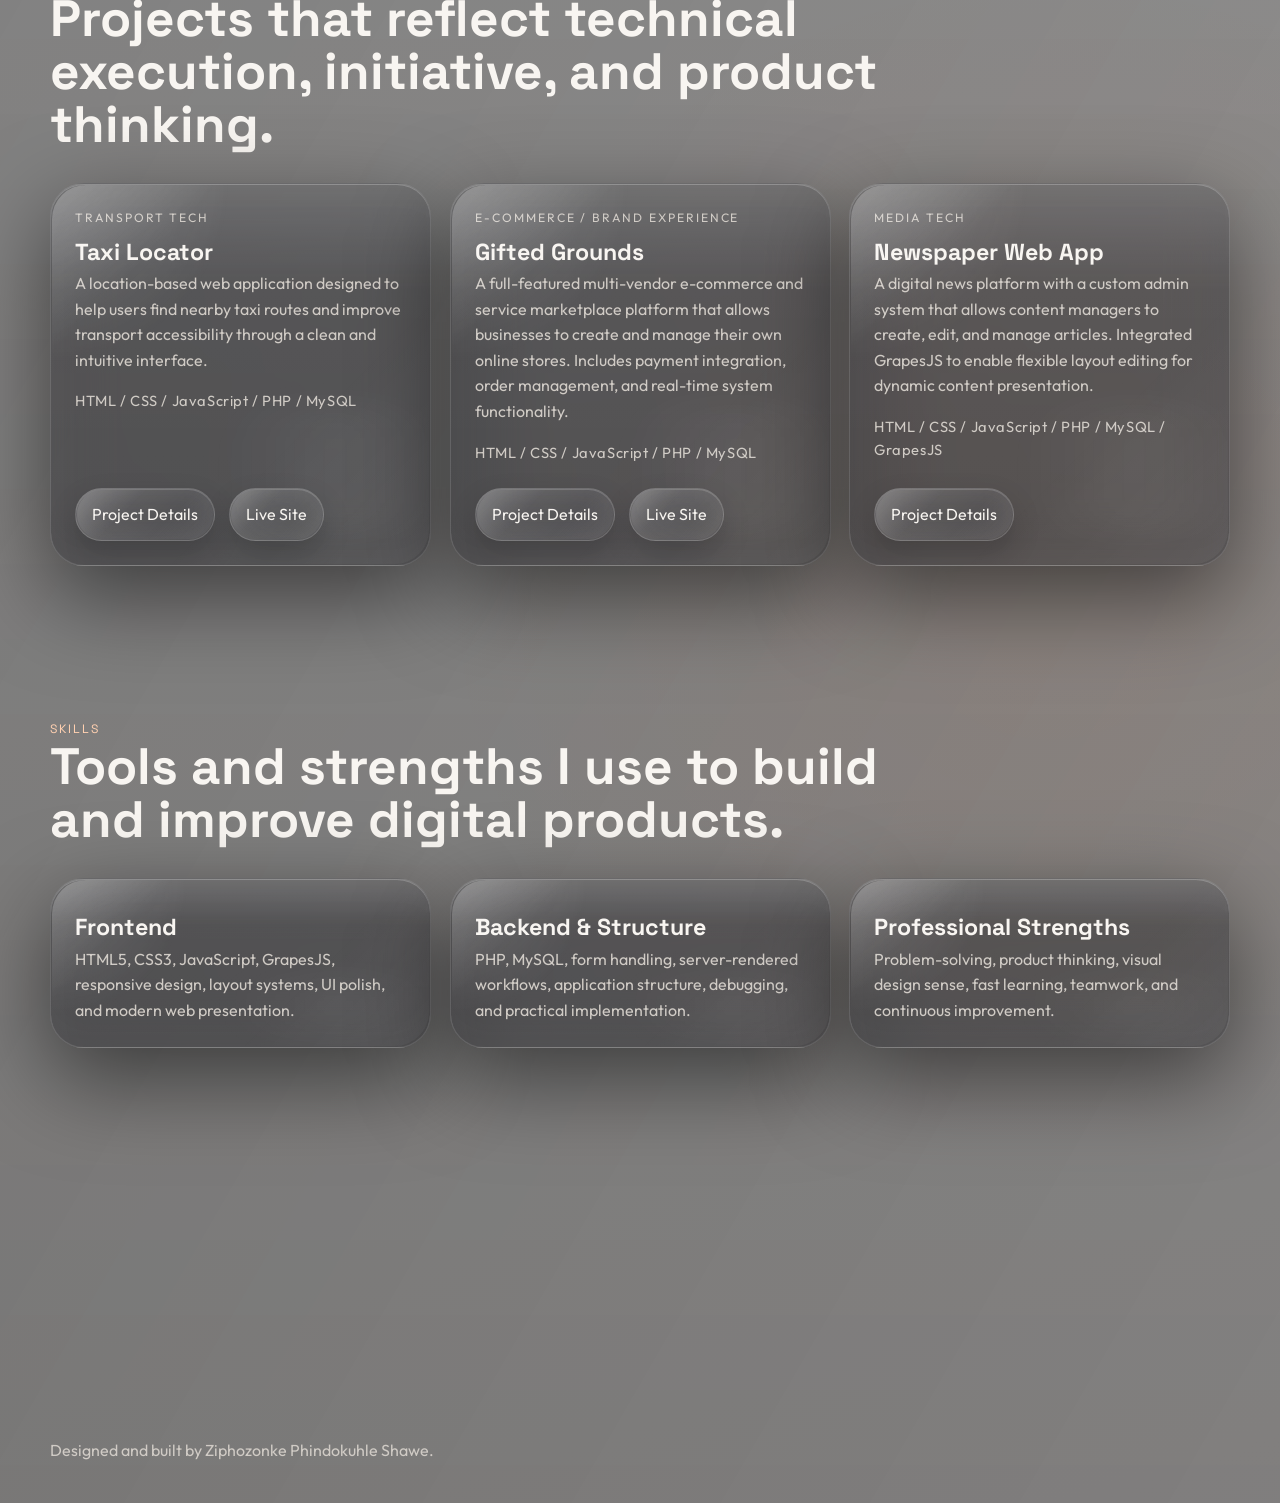
==== commit 80dc4966: "Update index.html" ====
--- a/index.html
+++ b/index.html
@@ -87,7 +87,21 @@
           </div>
         </div>
     </section>
-
+<section class="section reveal">
+  <div class="section-heading">
+    <p class="eyebrow">What I Bring</p>
+    <h2>Building real-world systems, not just interfaces.</h2>
+  </div>
+
+  <div class="glass-shell" style="padding: 20px; max-width: 800px; margin: 0 auto;">
+    <p>
+      I focus on building complete digital products that go beyond visual design. My work combines frontend development, backend logic, and real-world business thinking to create systems that are practical, scalable, and ready for real users.
+    </p>
+    <p>
+      From multi-vendor e-commerce platforms with payments and delivery logic to content management systems with dynamic layout control, I build solutions that solve actual problems and reflect how modern applications work in production.
+    </p>
+  </div>
+</section>
    
     <section id="projects" class="section">
       <div class="section-heading reveal">
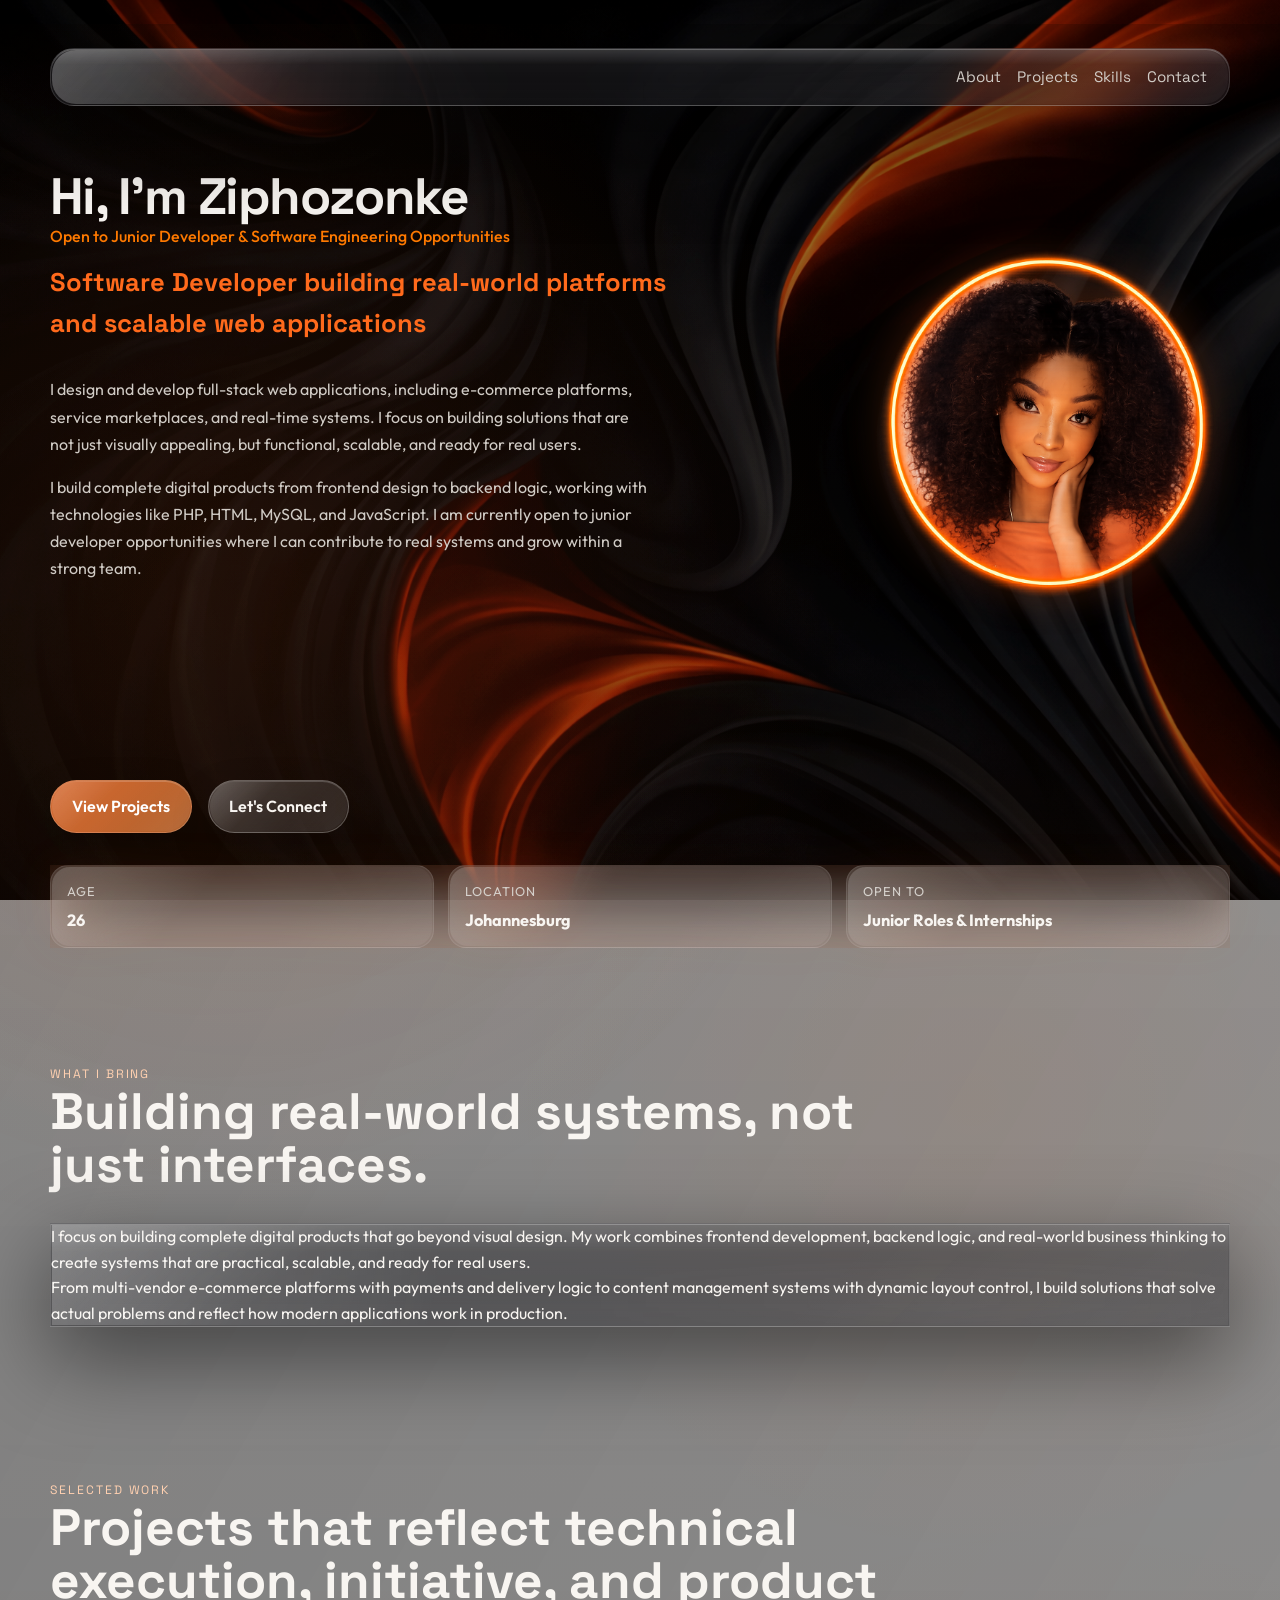
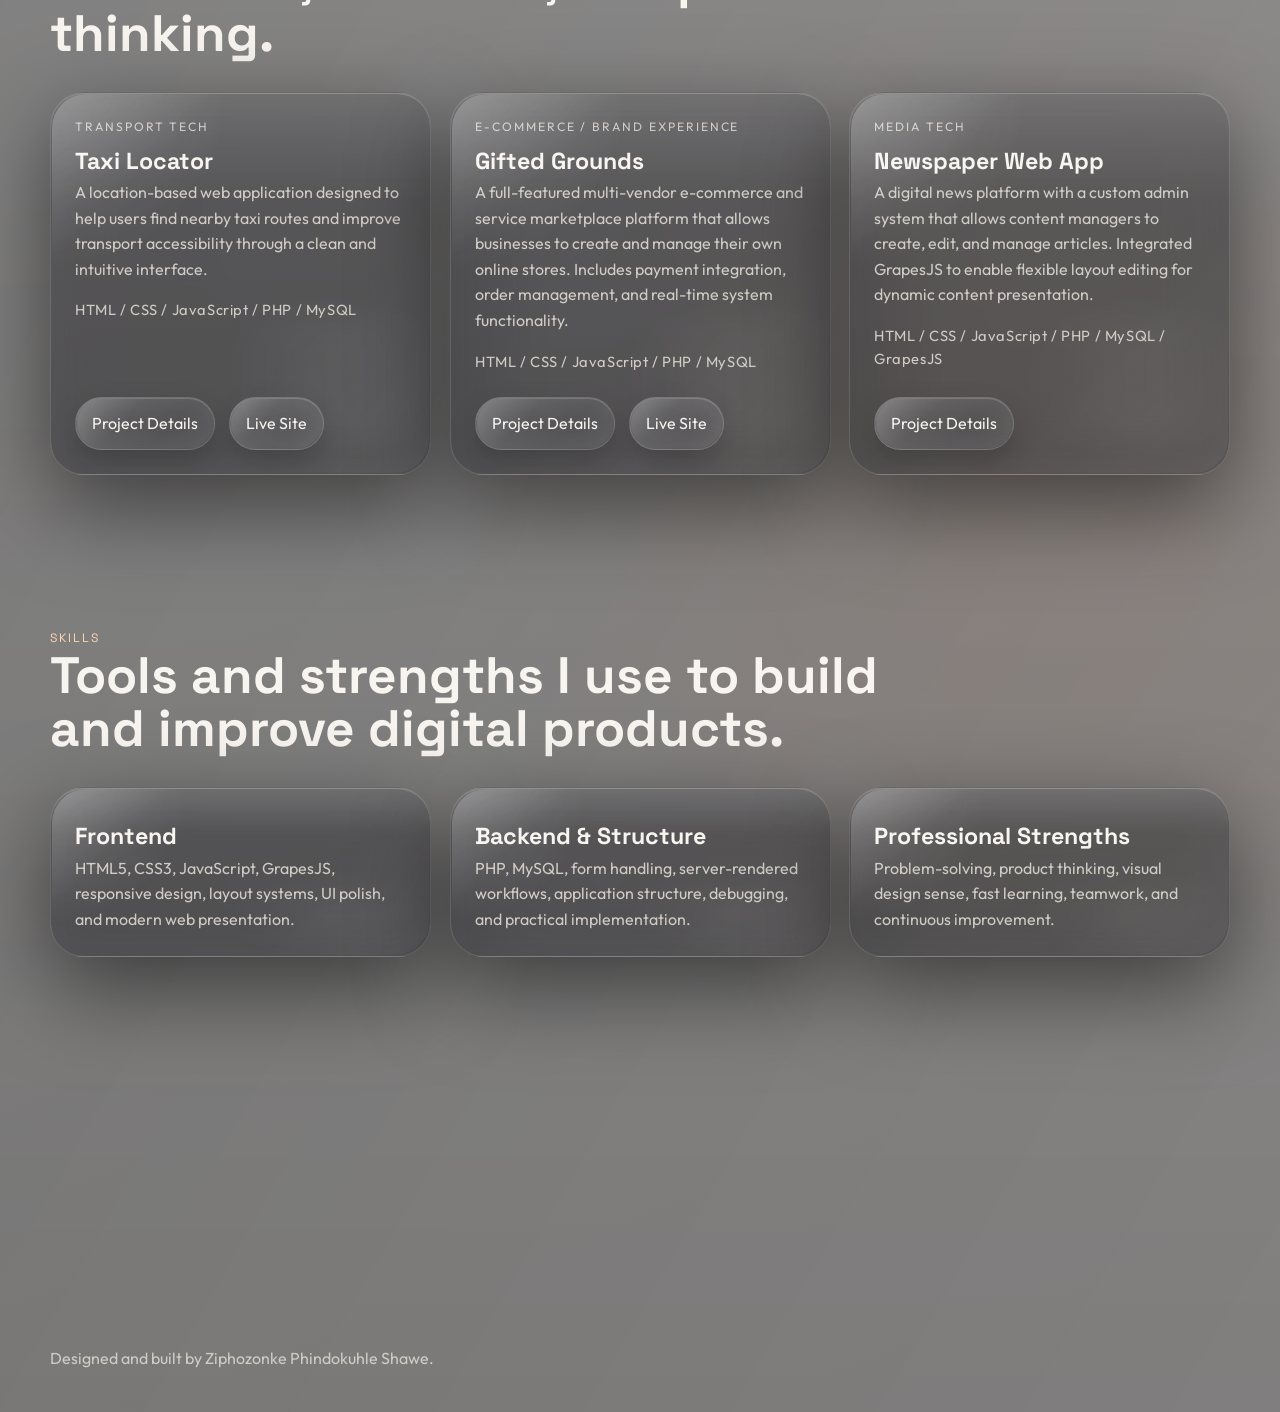
==== commit 63794281: "Update index.html" ====
--- a/index.html
+++ b/index.html
@@ -93,7 +93,7 @@
     <h2>Building real-world systems, not just interfaces.</h2>
   </div>
 
-  <div class="glass-shell" style="padding: 20px; max-width: 800px; margin: 0 auto;">
+  <div class="glass-shell tilt">
     <p>
       I focus on building complete digital products that go beyond visual design. My work combines frontend development, backend logic, and real-world business thinking to create systems that are practical, scalable, and ready for real users.
     </p>
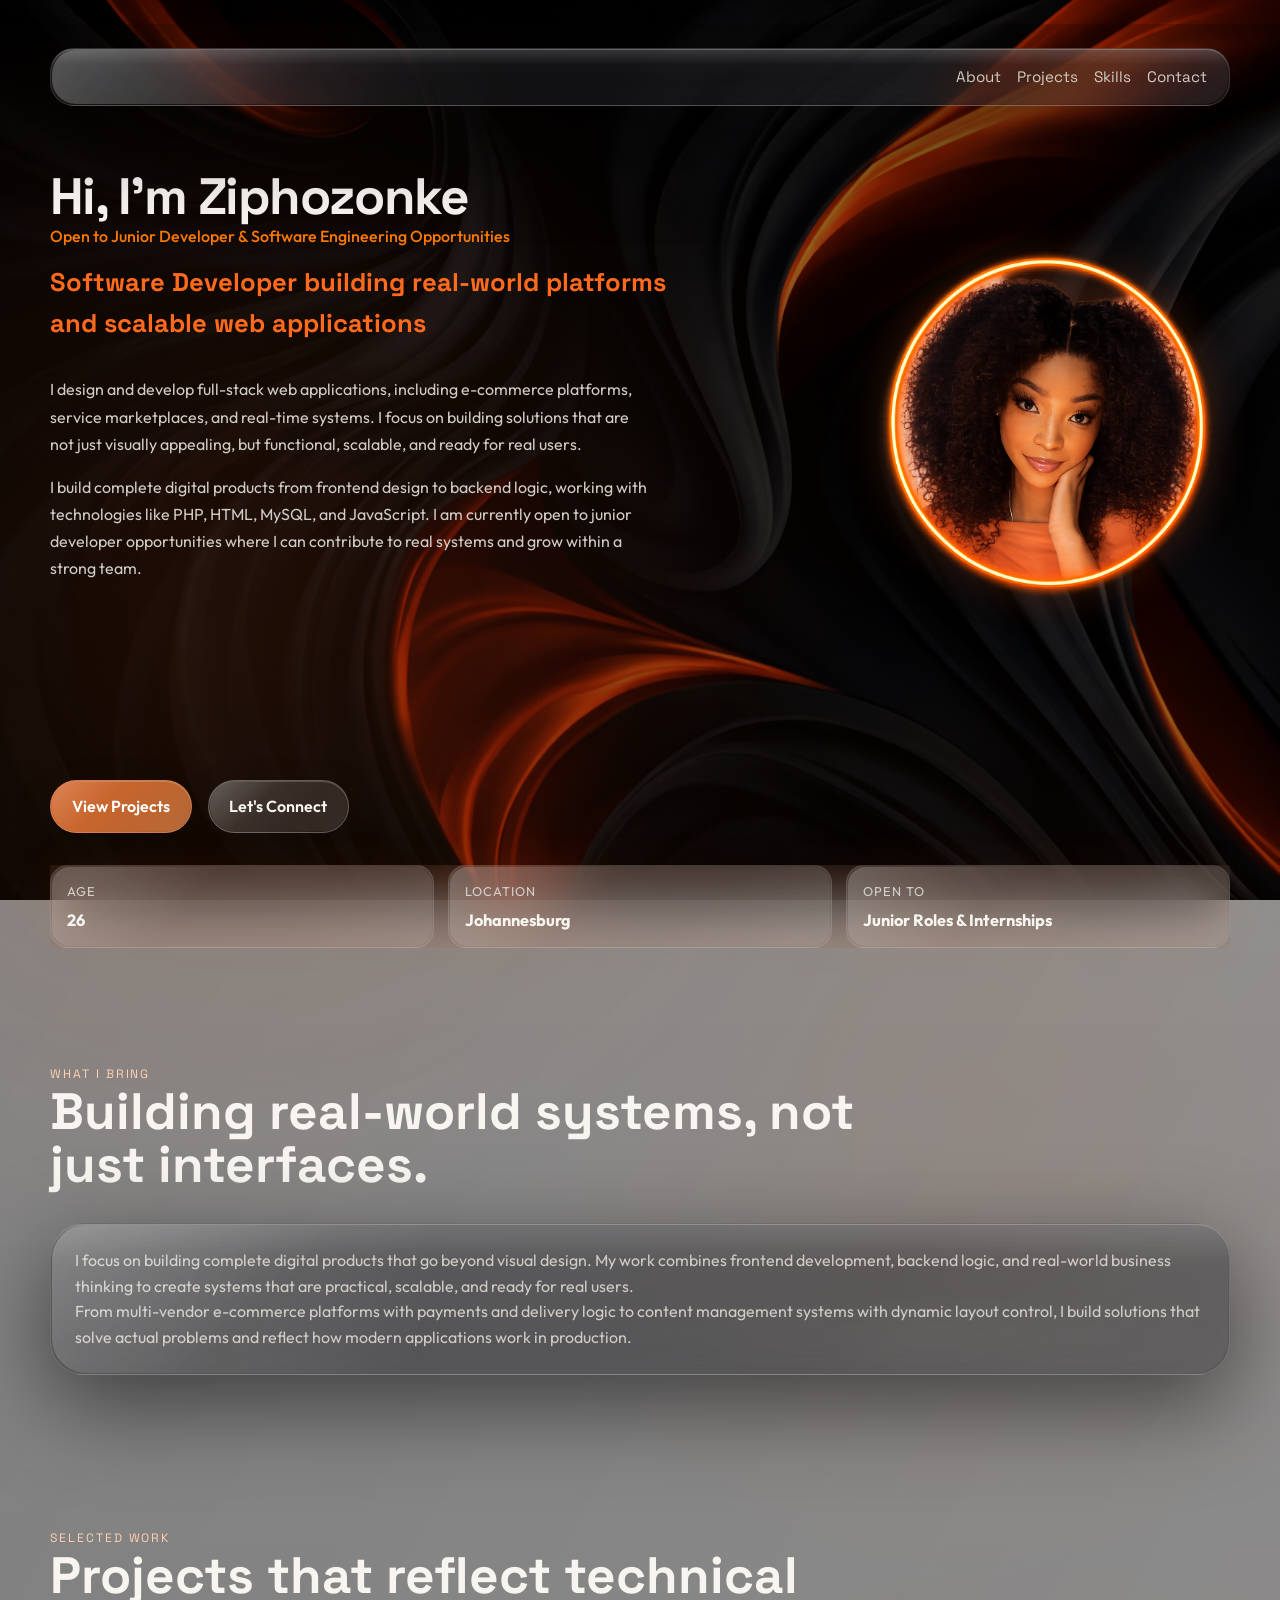
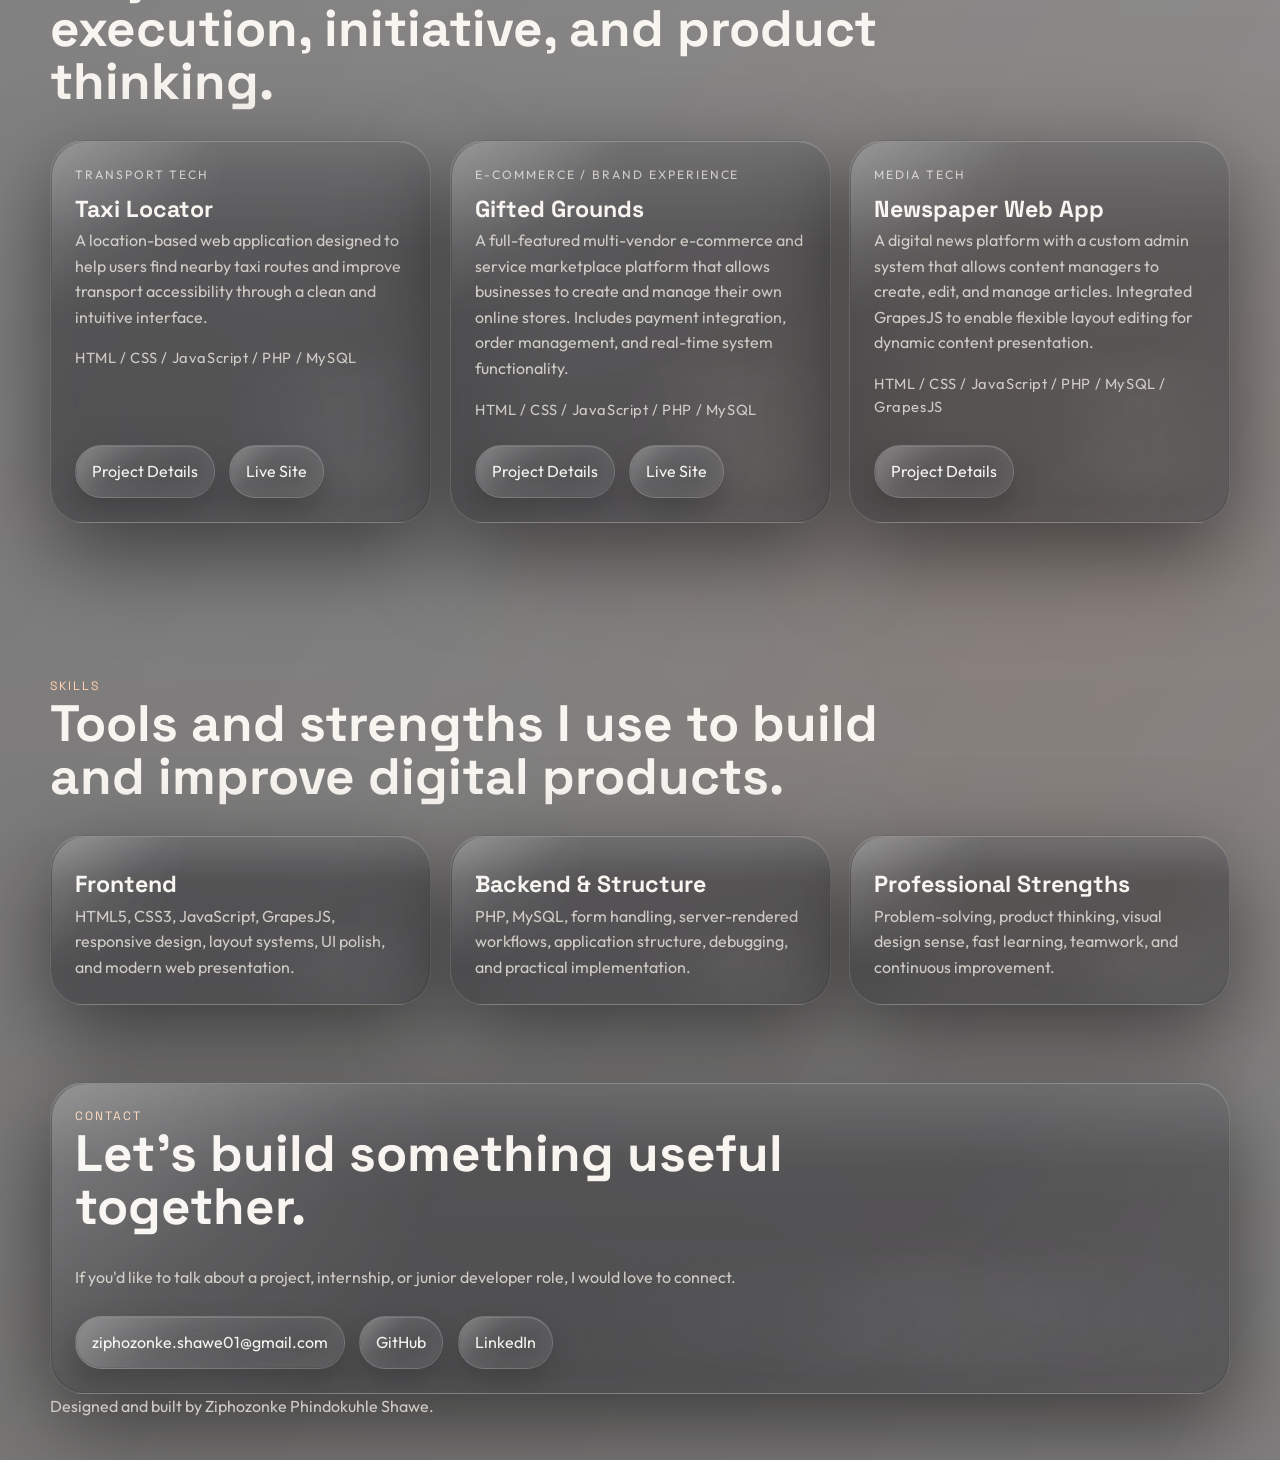
==== commit 1745fc2f: "Update index.html" ====
--- a/index.html
+++ b/index.html
@@ -93,7 +93,7 @@
     <h2>Building real-world systems, not just interfaces.</h2>
   </div>
 
-  <div class="glass-shell tilt">
+<div class="project-card glass-shell tilt">
     <p>
       I focus on building complete digital products that go beyond visual design. My work combines frontend development, backend logic, and real-world business thinking to create systems that are practical, scalable, and ready for real users.
     </p>
